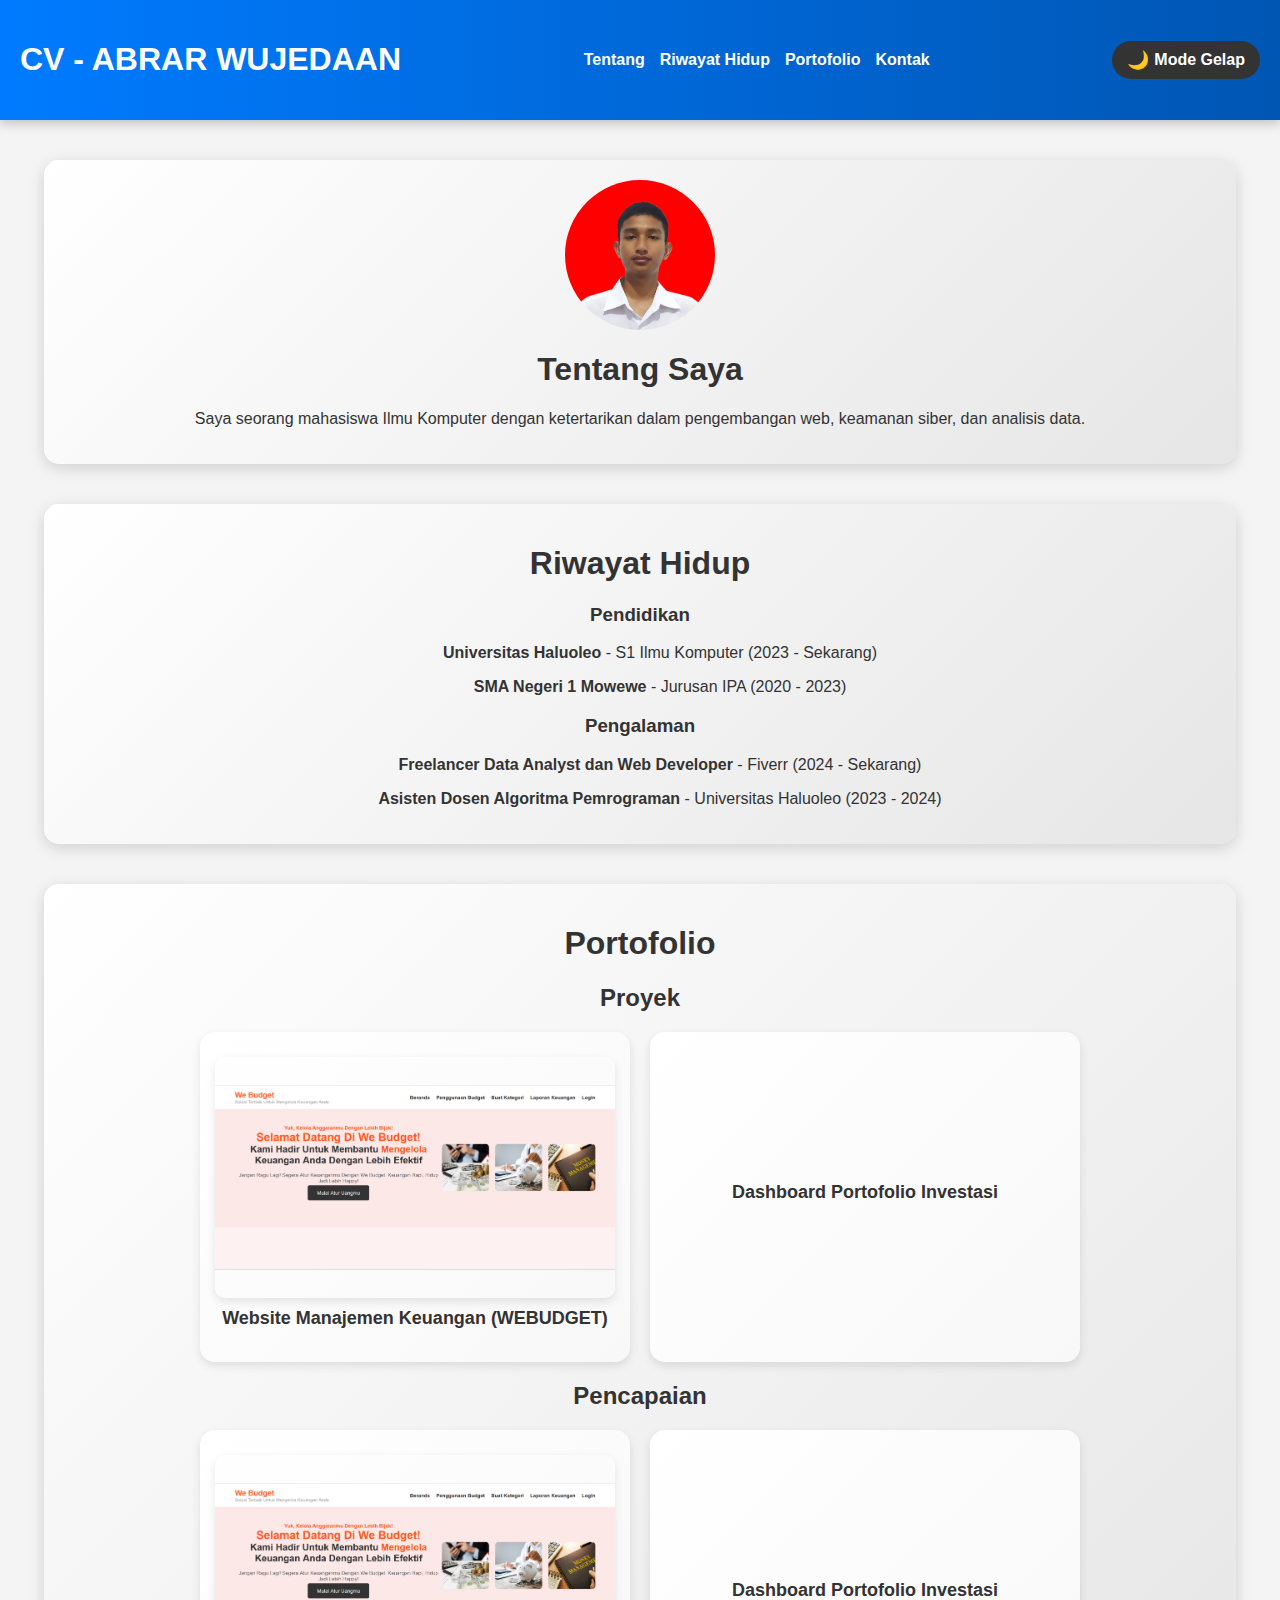
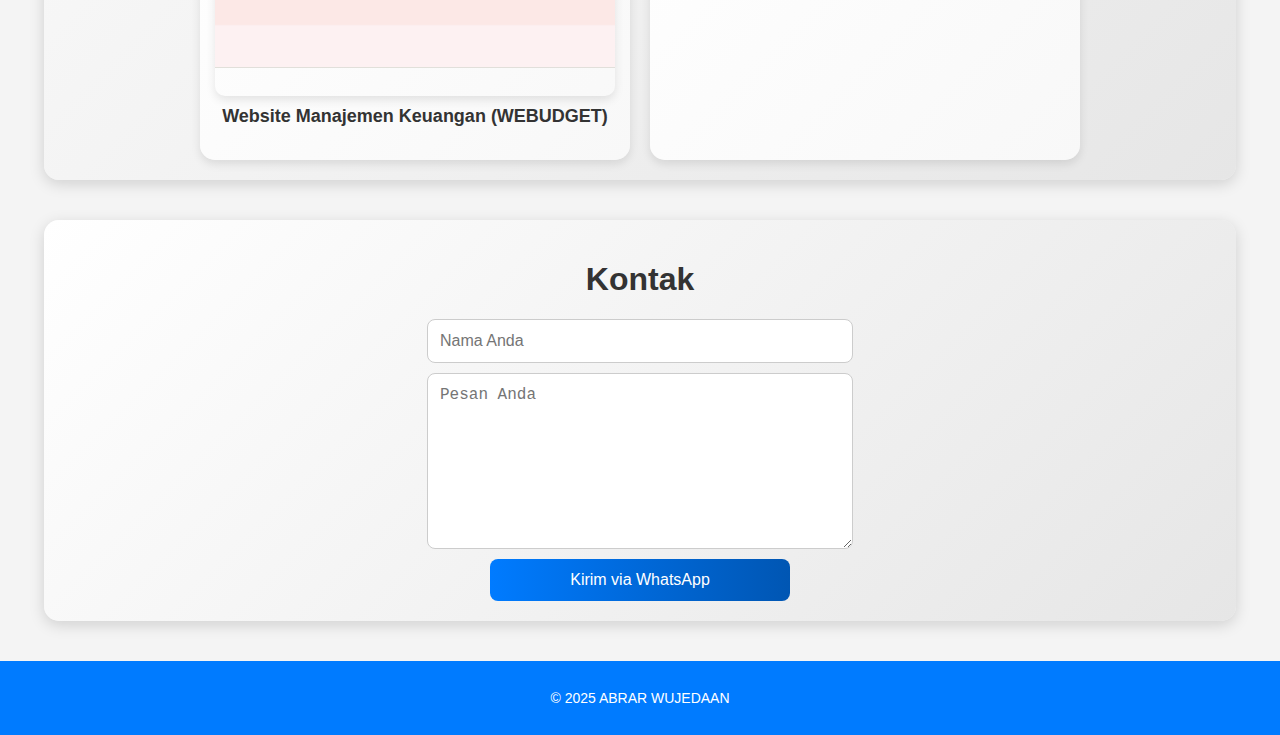
==== index.html @ 0b7af509 "update" ====
<!DOCTYPE html>
<html lang="id">

<head>
    <meta charset="UTF-8">
    <meta name="viewport" content="width=device-width, initial-scale=1.0">
    <title>CV - ABRAR WUJEDAAN</title>
    <link rel="stylesheet" href="./Style/CV.css">
</head>

<body>
    <header>
        <h1>CV - ABRAR WUJEDAAN</h1>
        <nav>
            <ul>
                <li><a href="#about">Tentang</a></li>
                <li><a href="#resume">Riwayat Hidup</a></li>
                <li><a href="#portfolio">Portofolio</a></li>
                <li><a href="#contact">Kontak</a></li>
            </ul>
        </nav>
        <button id="themeToggle">Mode Gelap</button>
    </header>

    <section id="about">
        <img src="./img/IMG_20231002_212652-fotor-bg-remover-2023100221301(1).png" alt="Foto Profil"
            class="profile-photo">
        <h1>Tentang Saya</h1>
        <p>Saya seorang mahasiswa Ilmu Komputer dengan ketertarikan dalam pengembangan web, keamanan siber, dan analisis
            data.</p>
    </section>

    <section id="resume">
        <h1>Riwayat Hidup</h1>
        <h3>Pendidikan</h3>
        <ul>
            <p> <strong>Universitas Haluoleo</strong> - S1 Ilmu Komputer (2023 - Sekarang)</p>
            <p><strong>SMA Negeri 1 Mowewe</strong> - Jurusan IPA (2020 - 2023)</p>
        </ul>
        <h3>Pengalaman</h3>
        <ul>
            <p><strong>Freelancer Data Analyst dan Web Developer</strong> - Fiverr (2024 - Sekarang)</p>
            <p><strong>Asisten Dosen Algoritma Pemrograman</strong> - Universitas Haluoleo (2023 - 2024)</p>
        </ul>
    </section>

    <section id="portfolio">
        <h1>Portofolio</h1>
        <h2>Proyek</h2>
        <div class="projects">
            <div class="project-card">
                <img class = "project-img" src="./img/Screenshot 2024-10-13 123849.png">
                <p class="project-title">Website Manajemen Keuangan (WEBUDGET)</p>
            </div>
            <div class="project-card">
                <p class="project-title">Dashboard Portofolio Investasi</p>
            </div>
        </div>
        <h2>Pencapaian</h2>
        <div class="projects">
            <div class="project-card">
                <img class = "project-img" src="./img/Screenshot 2024-10-13 123849.png">
                <p class="project-title">Website Manajemen Keuangan (WEBUDGET)</p>
            </div>
            <div class="project-card">
                <p class="project-title">Dashboard Portofolio Investasi</p>
            </div>
        </div>
    </section>

    <section id="contact">
        <h1>Kontak</h1>
        <form id="contactForm">
            <input type="text" id="name" placeholder="Nama Anda" required>
            <textarea id="message" placeholder="Pesan Anda" required></textarea>
            <button type="submit">Kirim via WhatsApp</button>
        </form>
    </section>

    <div id="notif" class="notif">Notifikasi</div>

    <footer>
        <p>&copy; 2025 ABRAR WUJEDAAN</p>
    </footer>

    <script src="./Script/CV.js"></script>
</body>

</html>
---- Style/CV.css ----
body {
    font-family: Arial, sans-serif;
    margin: 0;
    padding: 0;
    background-color: #f4f4f4;
    color: #333;
    text-align: center;
    transition: background-color 0.5s, color 0.5s;
}

header {
    background: linear-gradient(90deg, #007bff, #0056b3);
    color: white;
    padding: 20px;
    display: flex;
    justify-content: space-between;
    align-items: center;
    flex-wrap: wrap;
    position: relative;
    box-shadow: 0px 4px 10px rgba(0, 0, 0, 0.2);
}

nav ul {
    list-style: none;
    padding: 0;
    display: flex;
    gap: 15px;
    flex-wrap: wrap;
}

nav ul li {
    display: inline;
}

nav ul li a {
    color: white;
    text-decoration: none;
    font-weight: bold;
    transition: color 0.3s;
}

nav ul li a:hover {
    color: #ffeb3b;
}

#themeToggle {
    background: #333;
    color: white;
    width: auto;
    border: none;
    padding: 8px 15px;
    border-radius: 20px;
    cursor: pointer;
    font-weight: bold;
    display: flex;
    align-items: center;
    gap: 5px;
    transition: background-color 0.3s, color 0.3s;
}

#themeToggle::before {
    content: '🌙';
    font-size: 18px;
}

.dark-mode {
    background-color: #222;
    color: white;
}

.dark-mode section {
    background: #333;
    color: #fff;
    box-shadow: 0px 0px 10px rgba(255, 255, 255, 0.1);
}

.dark-mode #themeToggle {
    background-color: yellow;
    color: black;
}

.dark-mode #themeToggle::before {
    content: '☀️';
}

section {
    max-width: 90%;
    margin: 40px auto;
    padding: 20px;
    background: linear-gradient(135deg, #ffffff, #e6e6e6);
    border-radius: 15px;
    box-shadow: 0px 4px 15px rgba(0, 0, 0, 0.15);
    transition: transform 0.3s ease-in-out, box-shadow 0.3s;
}

section:hover {
    transform: scale(1.03);
    box-shadow: 0px 6px 20px rgba(0, 0, 0, 0.2);
}

.projects {
    display: flex;
    justify-content: center;
    gap: 20px;
    flex-wrap: wrap;
    margin-top: 20px;
}

.project-card {
    display: flex;
    flex-direction: column;
    justify-content: center;
    align-items: center;
    width: 400px;
    height: 300px;
    background: linear-gradient(135deg, #ffffff, #f8f8f8);
    border-radius: 15px;
    padding: 15px;
    box-shadow: 0px 4px 10px rgba(0, 0, 0, 0.1);
    transition: transform 0.3s ease-in-out, box-shadow 0.3s;
    text-align: center;
}

.project-card:hover {
    transform: scale(1.05);
    box-shadow: 0px 6px 20px rgba(0, 0, 0, 0.2);
}

.project-title {
    font-size: 18px;
    font-weight: bold;
    margin-top: 10px;
}

.project-img {
    width: 100%;
    height: 250px;
    object-fit: contain;
    border-radius: 10px;
    margin-top: 10px;
    box-shadow: 0px 4px 10px rgba(0, 0, 0, 0.1);
}

.notif {
    position: fixed;
    top: 50%;
    left: 50%;
    transform: translate(-50%, -50%);
    background: rgba(0, 0, 0, 0.8);
    color: white;
    padding: 15px;
    border-radius: 5px;
    display: none;
    opacity: 0;
    transition: opacity 0.5s ease-in-out;
}

.notif.show {
    display: block;
    opacity: 1;
}

form {
    display: flex;
    flex-direction: column;
    gap: 10px;
    max-width: 400px;
    margin: auto;
    align-items: center;
}

input, textarea {
    width: 100%;
    padding: 12px;
    border: 1px solid #ccc;
    border-radius: 8px;
    font-size: 16px;
    transition: border-color 0.3s;
}

textarea {
    height: 150px;
}

input:focus, textarea:focus {
    border-color: #007bff;
    outline: none;
}

button {
    display: flex;
    justify-content: center;
    align-items: center;
    width: 100%;
    max-width: 300px;
    background: linear-gradient(90deg, #007bff, #0056b3);
    color: white;
    padding: 12px;
    border: none;
    border-radius: 8px;
    cursor: pointer;
    font-size: 16px;
    transition: background 0.3s;
}

button:hover {
    background: #0056b3;
}

.button-container {
    display: flex;
    justify-content: center;
    width: 100%;
}

.button-container button {
    max-width: 300px;
}

.profile-photo {
    width: 150px;
    height: 150px;
    border-radius: 50%;
    object-fit: cover;
    display: block;
    margin: 0 auto 15px;
    border:none;
}

.dark-mode .project-card {
    background: #444;
    color: white;
}

.dark-mode .notif {
    background: rgba(255, 255, 255, 0.8);
    color: black;
}

footer {
    background: #007bff;
    color: white;
    text-align: center;
    padding: 15px;
    margin-top: 20px;
    font-size: 14px;
}
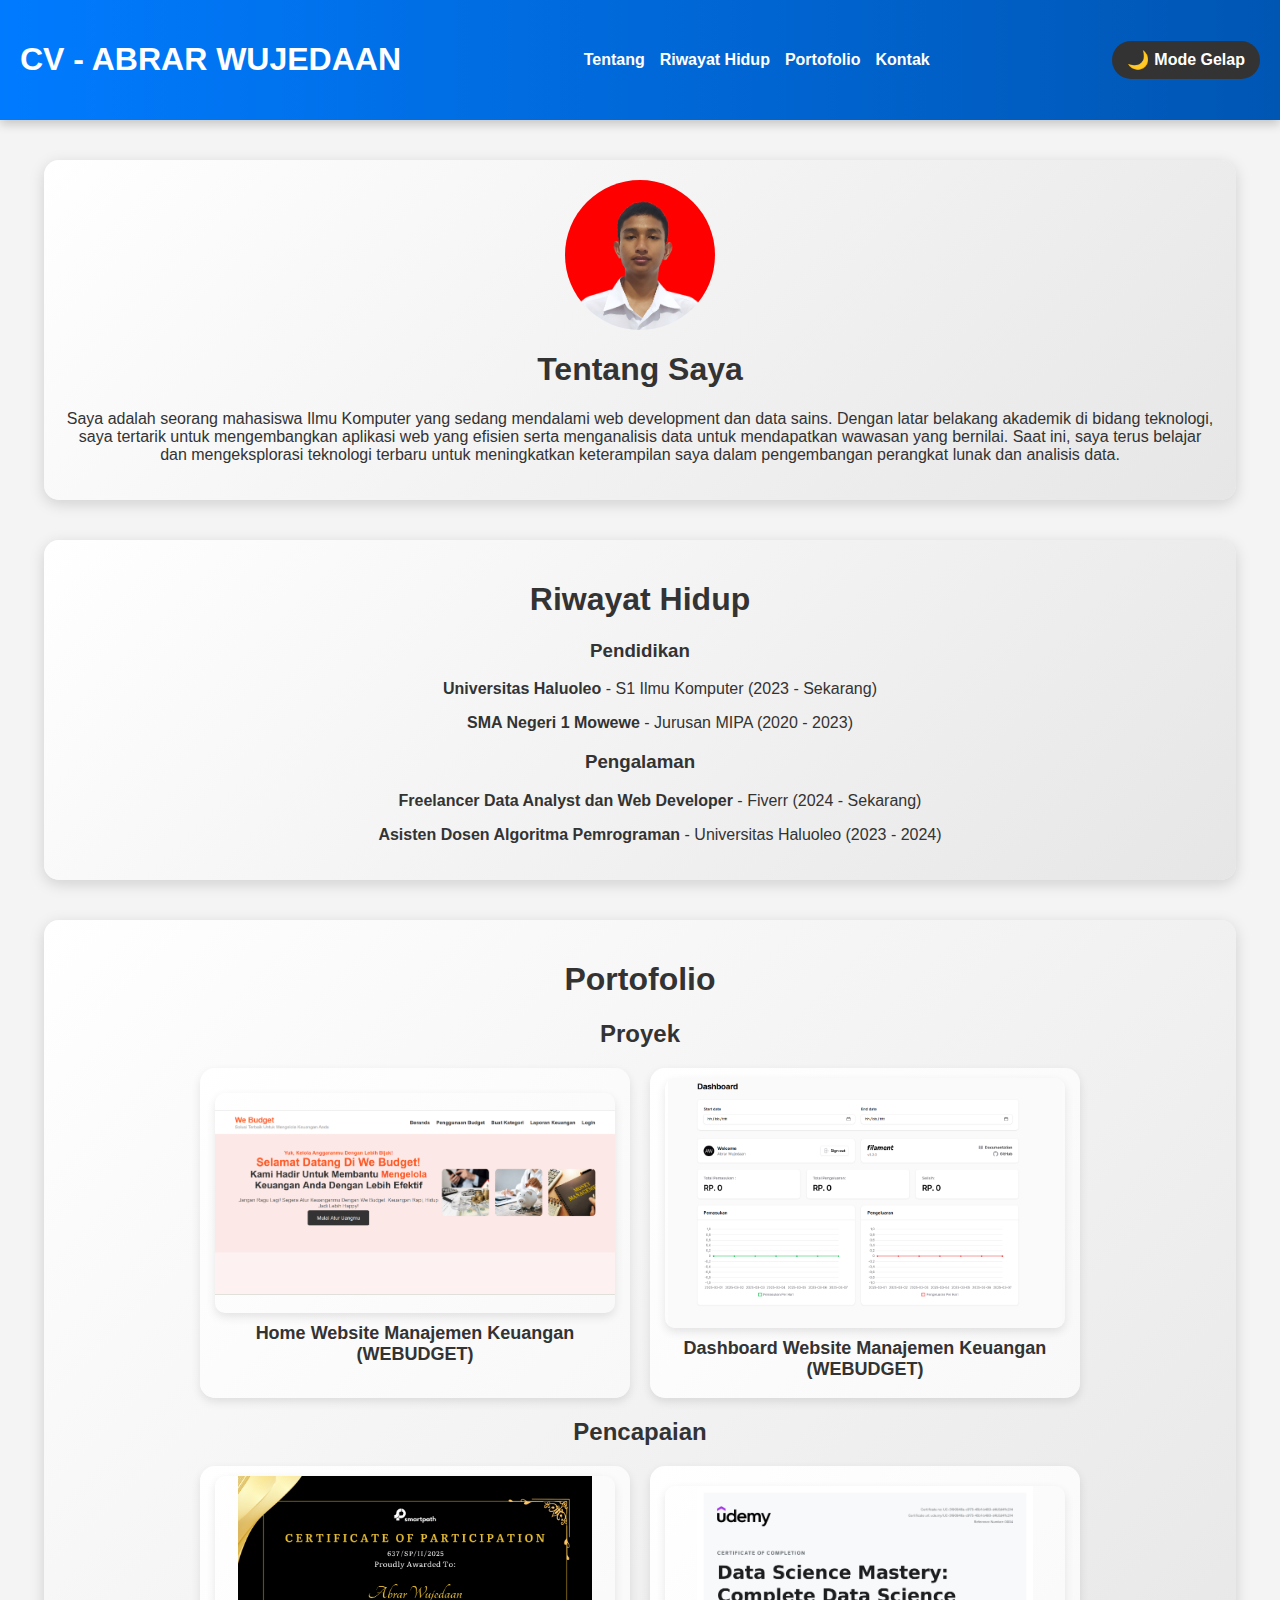
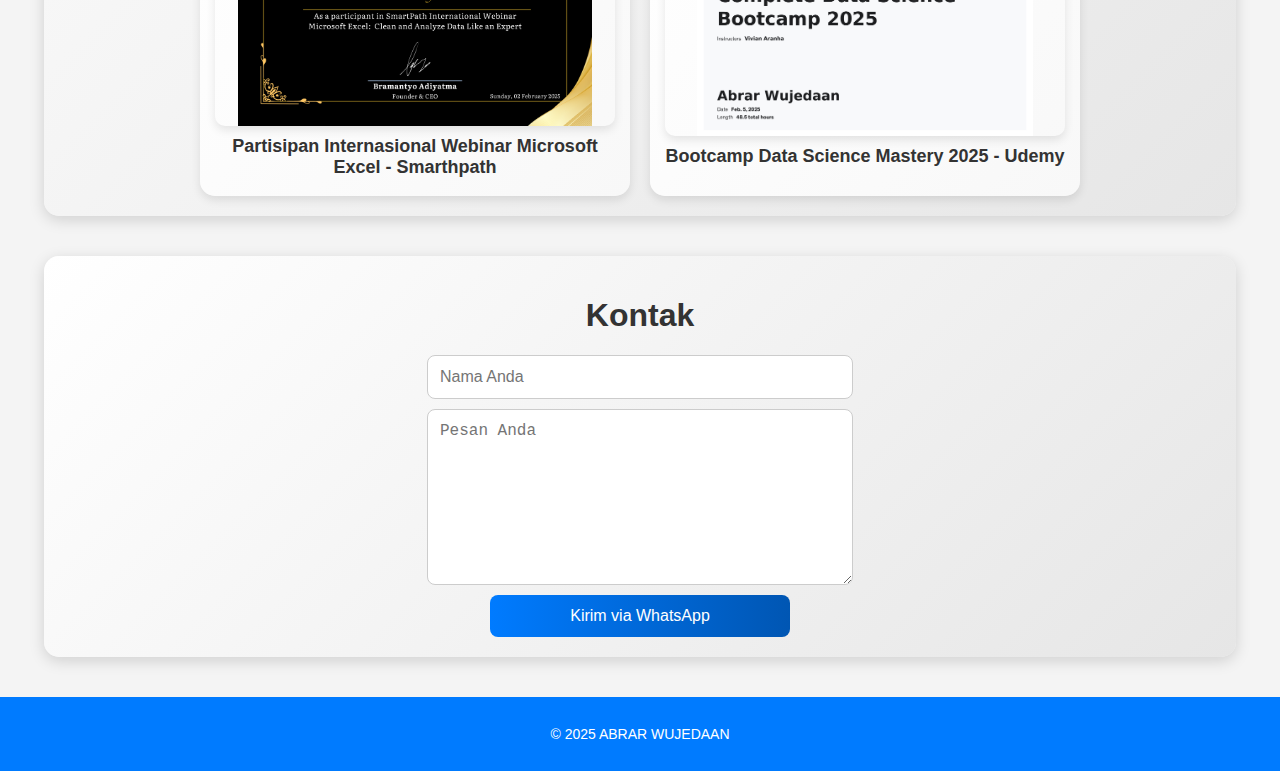
==== commit ba5d8c00: "Update Web" ====
--- a/index.html
+++ b/index.html
@@ -26,8 +26,9 @@
         <img src="./img/IMG_20231002_212652-fotor-bg-remover-2023100221301(1).png" alt="Foto Profil"
             class="profile-photo">
         <h1>Tentang Saya</h1>
-        <p>Saya seorang mahasiswa Ilmu Komputer dengan ketertarikan dalam pengembangan web, keamanan siber, dan analisis
-            data.</p>
+        <p>Saya adalah seorang mahasiswa Ilmu Komputer yang sedang mendalami web development dan data sains. Dengan latar belakang akademik di bidang teknologi, 
+            saya tertarik untuk mengembangkan aplikasi web yang efisien serta menganalisis data untuk mendapatkan wawasan yang bernilai. 
+            Saat ini, saya terus belajar dan mengeksplorasi teknologi terbaru untuk meningkatkan keterampilan saya dalam pengembangan perangkat lunak dan analisis data.</p>
     </section>
 
     <section id="resume">
@@ -35,7 +36,7 @@
         <h3>Pendidikan</h3>
         <ul>
             <p> <strong>Universitas Haluoleo</strong> - S1 Ilmu Komputer (2023 - Sekarang)</p>
-            <p><strong>SMA Negeri 1 Mowewe</strong> - Jurusan IPA (2020 - 2023)</p>
+            <p><strong>SMA Negeri 1 Mowewe</strong> - Jurusan MIPA (2020 - 2023)</p>
         </ul>
         <h3>Pengalaman</h3>
         <ul>
@@ -50,20 +51,22 @@
         <div class="projects">
             <div class="project-card">
                 <img class = "project-img" src="./img/Screenshot 2024-10-13 123849.png">
-                <p class="project-title">Website Manajemen Keuangan (WEBUDGET)</p>
+                <p class="project-title">Home Website Manajemen Keuangan (WEBUDGET)</p>
             </div>
             <div class="project-card">
-                <p class="project-title">Dashboard Portofolio Investasi</p>
+                <img class = "project-img" src="./img/image.png">
+                <p class="project-title">Dashboard Website Manajemen Keuangan (WEBUDGET)</p>
             </div>
         </div>
         <h2>Pencapaian</h2>
         <div class="projects">
             <div class="project-card">
-                <img class = "project-img" src="./img/Screenshot 2024-10-13 123849.png">
-                <p class="project-title">Website Manajemen Keuangan (WEBUDGET)</p>
+                <img class = "project-img" src="./img/Abrar Wujedaan.png">
+                <p class="project-title">Partisipan Internasional Webinar Microsoft Excel - Smarthpath</p>
             </div>
             <div class="project-card">
-                <p class="project-title">Dashboard Portofolio Investasi</p>
+                <img class = "project-img" src="./img/Sertifikat data sains_001.png">
+                <p class="project-title">Bootcamp Data Science Mastery 2025 - Udemy</p>
             </div>
         </div>
     </section>
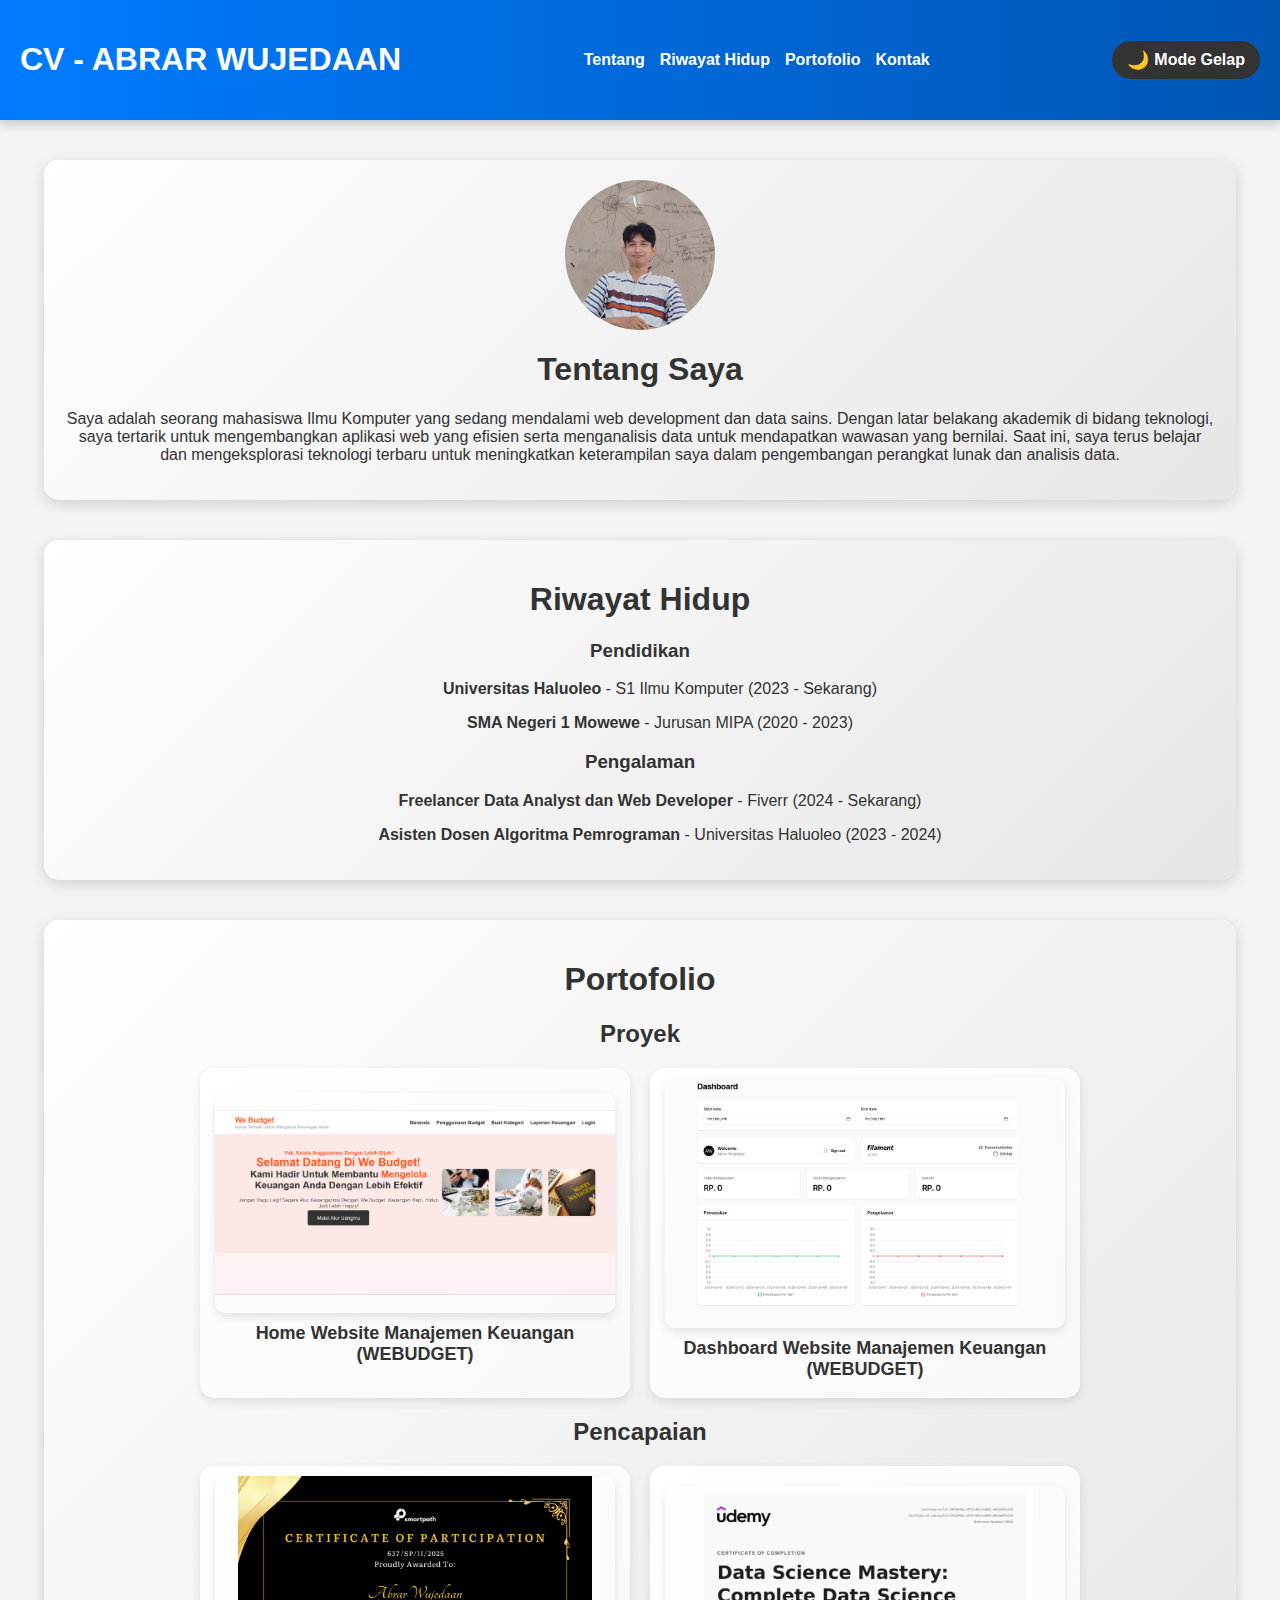
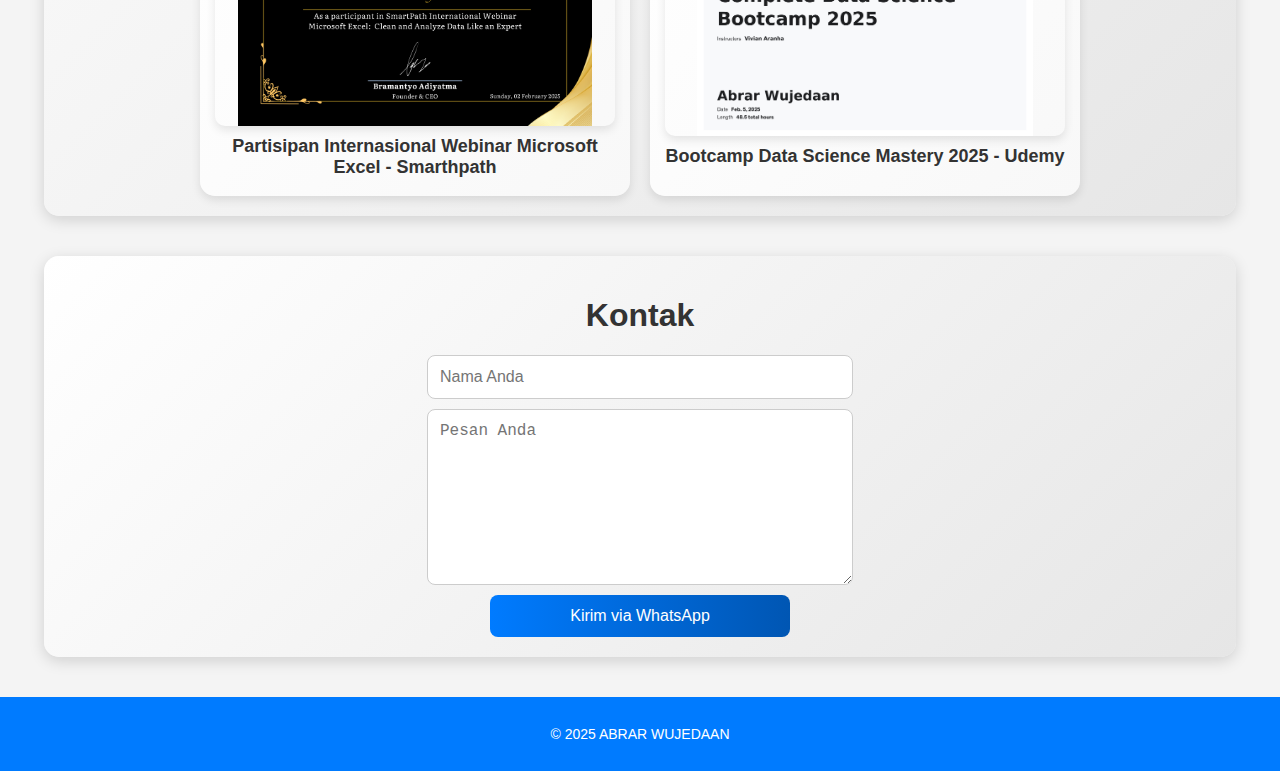
==== commit 8e1b37be: "update foto profile" ====
--- a/index.html
+++ b/index.html
@@ -23,7 +23,7 @@
     </header>
 
     <section id="about">
-        <img src="./img/IMG_20231002_212652-fotor-bg-remover-2023100221301(1).png" alt="Foto Profil"
+        <img src="./img/profile.jpg" alt="Foto Profil"
             class="profile-photo">
         <h1>Tentang Saya</h1>
         <p>Saya adalah seorang mahasiswa Ilmu Komputer yang sedang mendalami web development dan data sains. Dengan latar belakang akademik di bidang teknologi, 
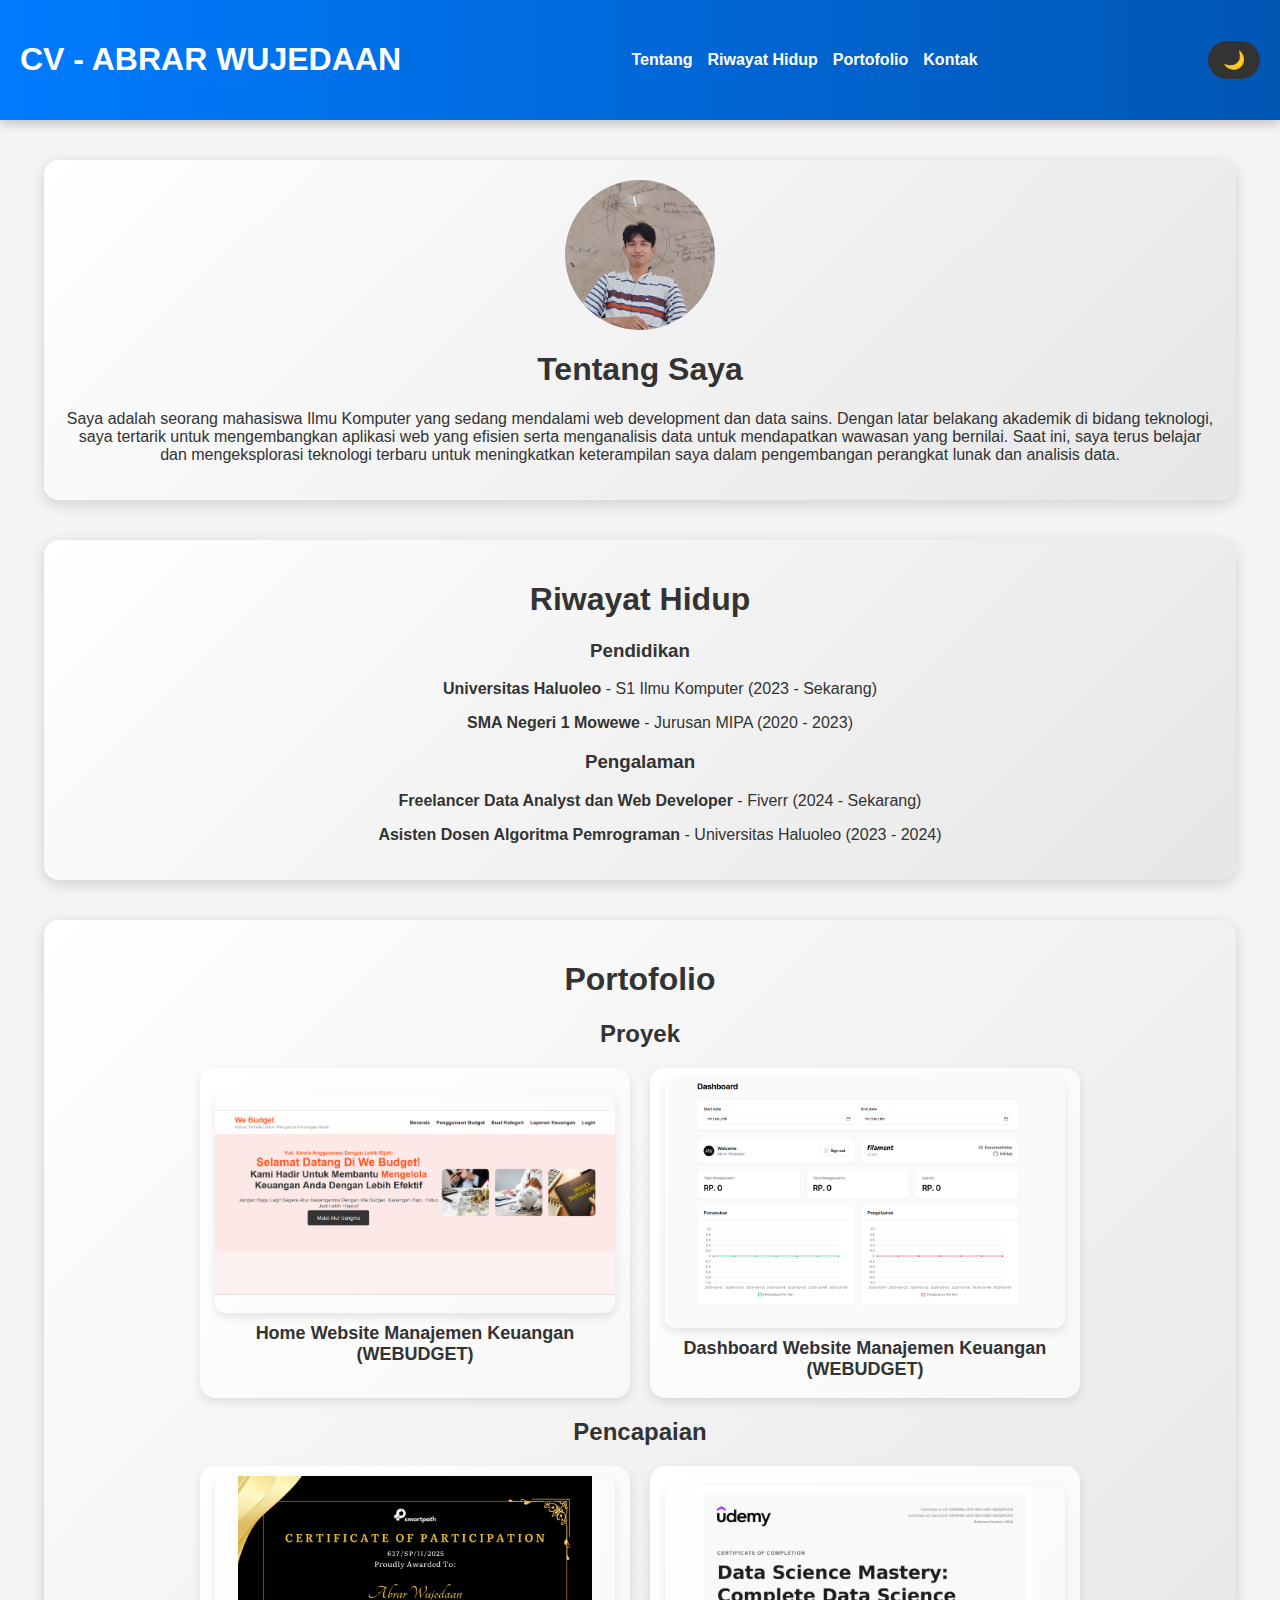
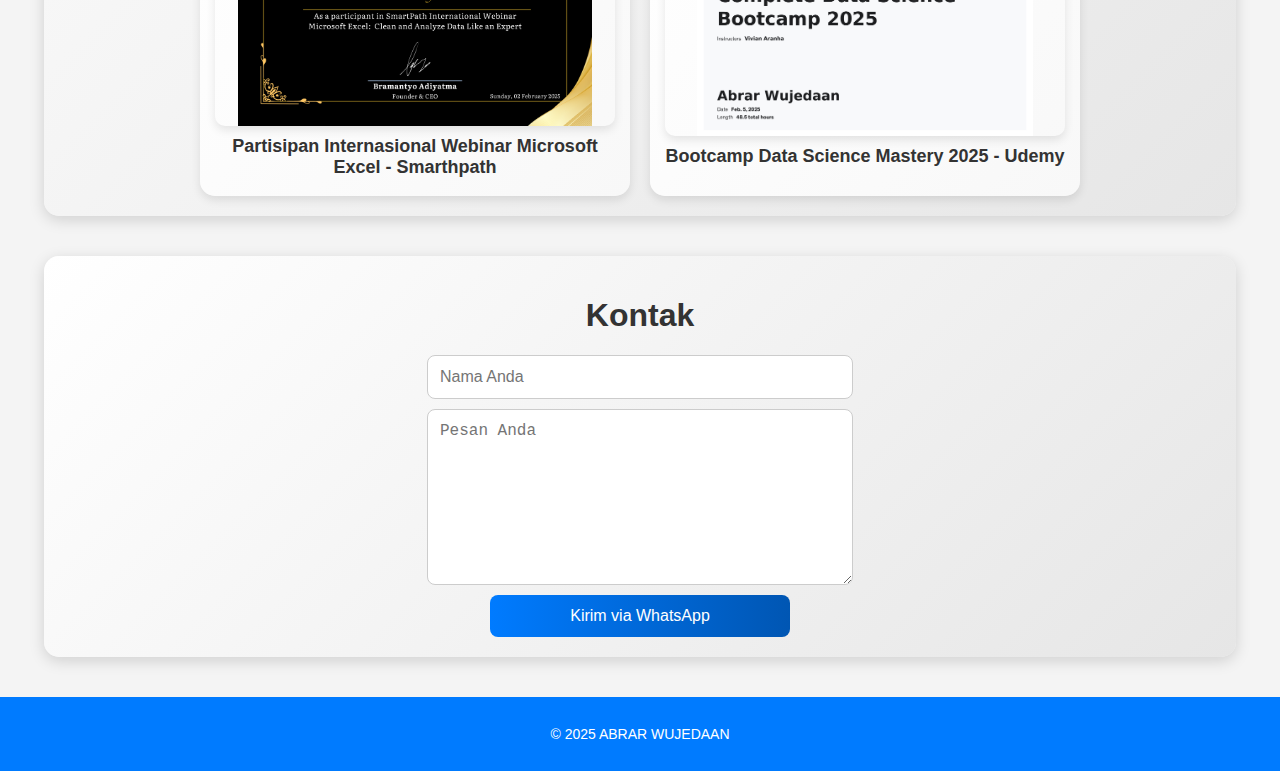
==== commit 8034a99e: "perbaikan tampilan" ====
--- a/index.html
+++ b/index.html
@@ -19,7 +19,7 @@
                 <li><a href="#contact">Kontak</a></li>
             </ul>
         </nav>
-        <button id="themeToggle">Mode Gelap</button>
+        <button id="themeToggle"></button>
     </header>
 
     <section id="about">
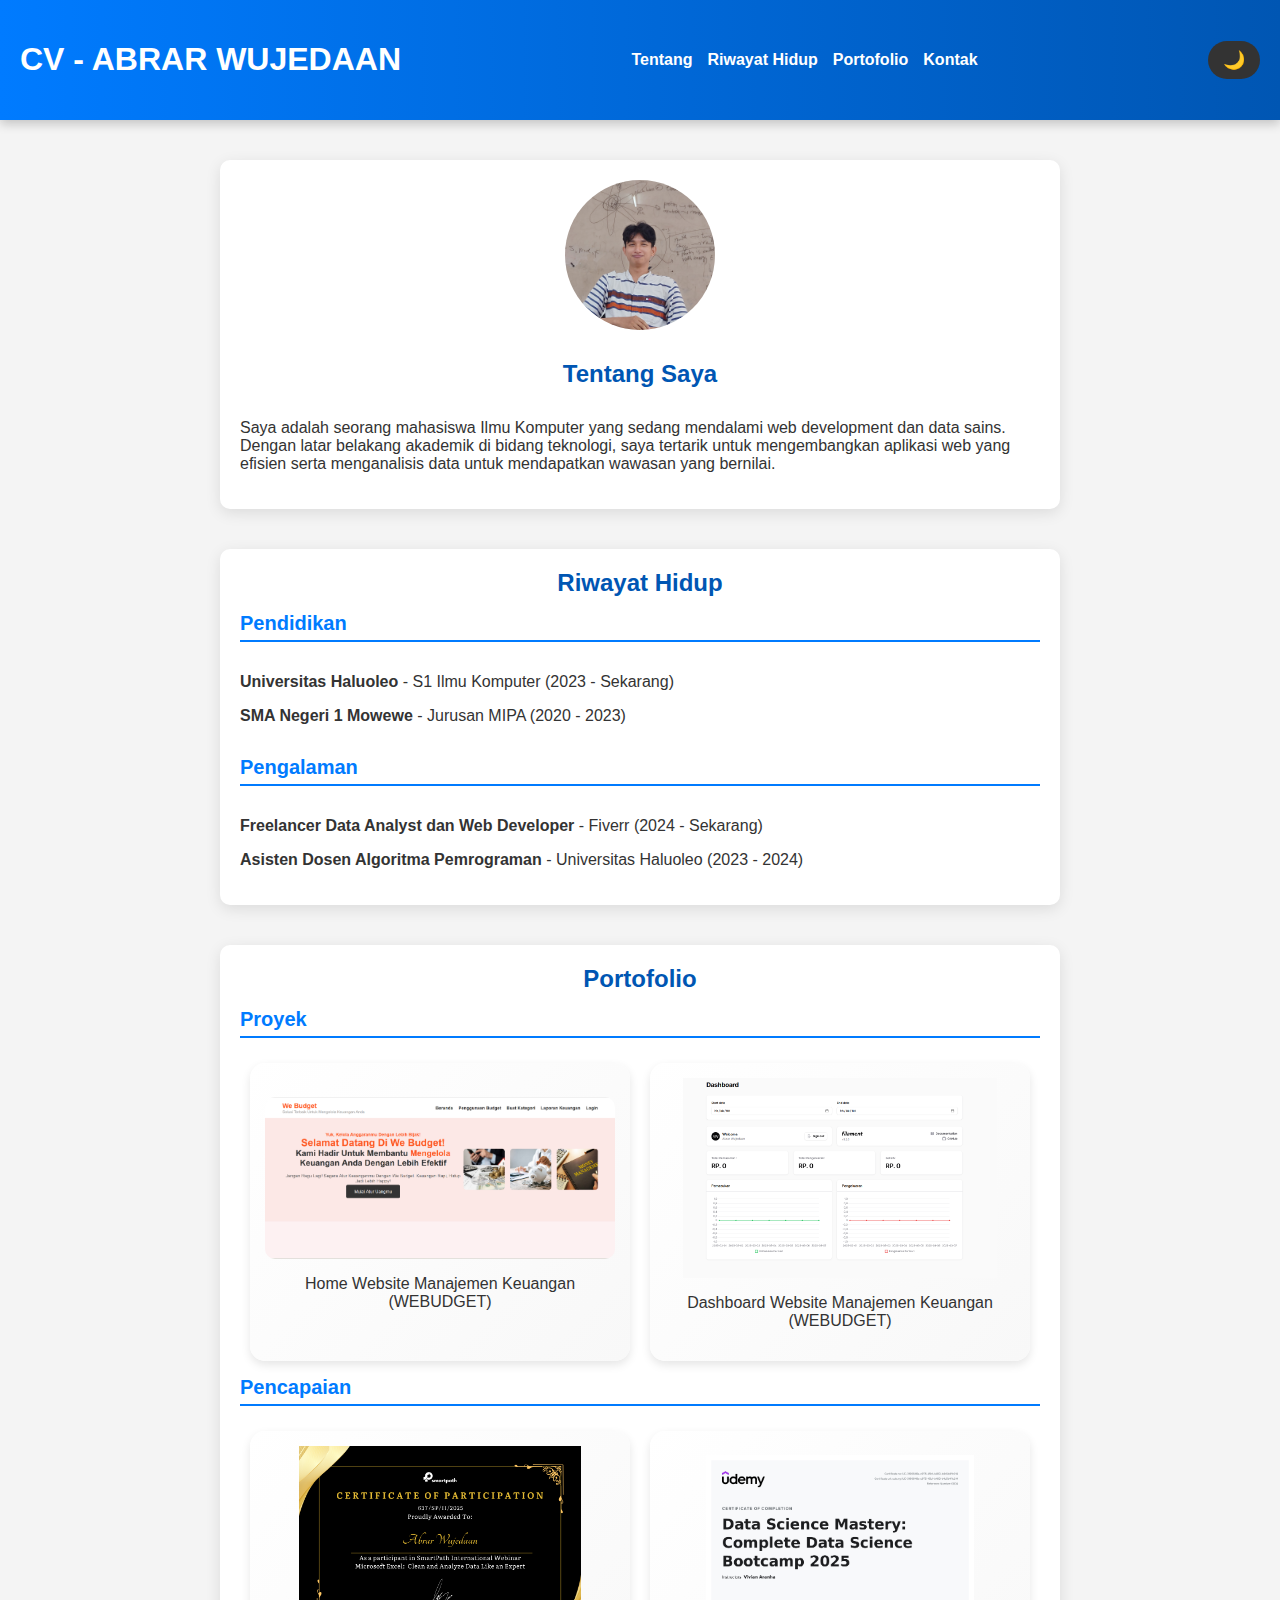
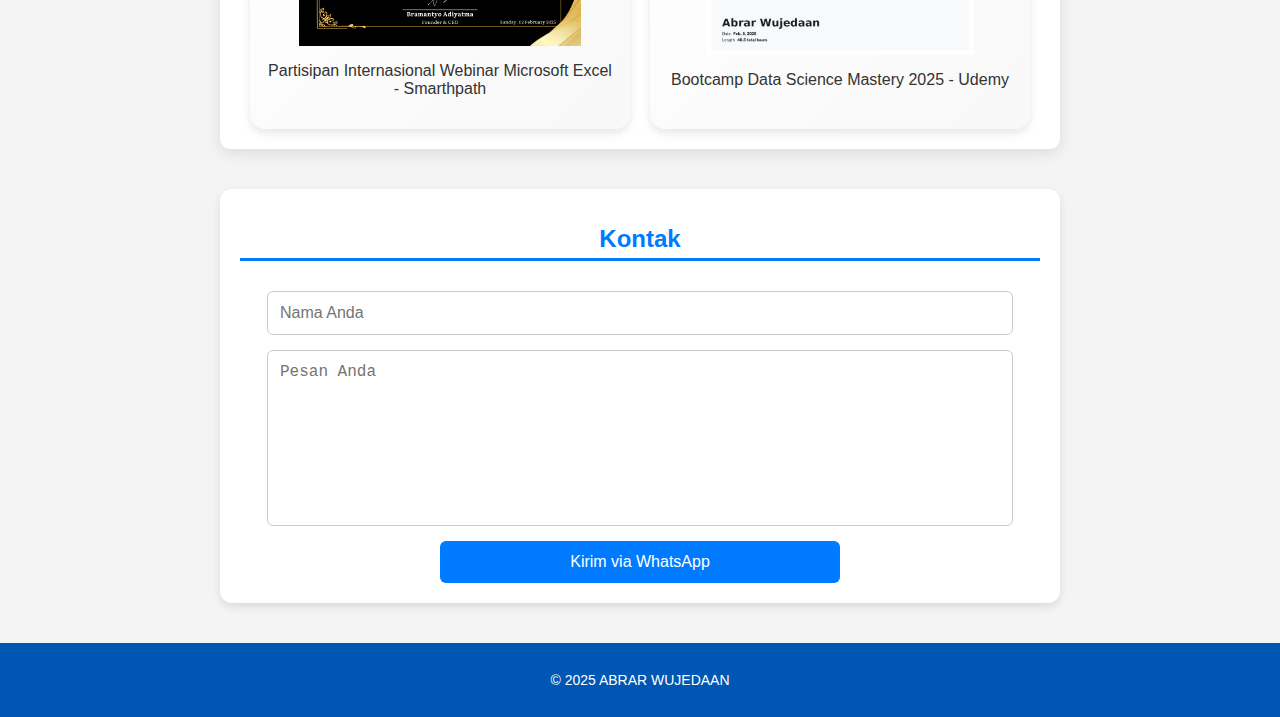
==== commit 997c1479: "ganti style" ====
--- a/index.html
+++ b/index.html
@@ -22,65 +22,68 @@
         <button id="themeToggle"></button>
     </header>
 
-    <section id="about">
-        <img src="./img/profile.jpg" alt="Foto Profil"
-            class="profile-photo">
-        <h1>Tentang Saya</h1>
-        <p>Saya adalah seorang mahasiswa Ilmu Komputer yang sedang mendalami web development dan data sains. Dengan latar belakang akademik di bidang teknologi, 
-            saya tertarik untuk mengembangkan aplikasi web yang efisien serta menganalisis data untuk mendapatkan wawasan yang bernilai. 
-            Saat ini, saya terus belajar dan mengeksplorasi teknologi terbaru untuk meningkatkan keterampilan saya dalam pengembangan perangkat lunak dan analisis data.</p>
-    </section>
+    <div class="cv-container" id="cv-content">
+        <section id="about">
+            <img src="./img/profile.jpg" alt="Foto Profil" class="profile-photo">
+            <div class="cv-header">Tentang Saya</div>
+            <div class="cv-content">
+                <p>Saya adalah seorang mahasiswa Ilmu Komputer yang sedang mendalami web development dan data sains. Dengan latar belakang akademik di bidang teknologi, saya tertarik untuk mengembangkan aplikasi web yang efisien serta menganalisis data untuk mendapatkan wawasan yang bernilai.</p>
+            </div>
+        </section>
 
-    <section id="resume">
-        <h1>Riwayat Hidup</h1>
-        <h3>Pendidikan</h3>
-        <ul>
-            <p> <strong>Universitas Haluoleo</strong> - S1 Ilmu Komputer (2023 - Sekarang)</p>
-            <p><strong>SMA Negeri 1 Mowewe</strong> - Jurusan MIPA (2020 - 2023)</p>
-        </ul>
-        <h3>Pengalaman</h3>
-        <ul>
-            <p><strong>Freelancer Data Analyst dan Web Developer</strong> - Fiverr (2024 - Sekarang)</p>
-            <p><strong>Asisten Dosen Algoritma Pemrograman</strong> - Universitas Haluoleo (2023 - 2024)</p>
-        </ul>
-    </section>
+        <section id="resume">
+            <div class="cv-header">Riwayat Hidup</div>
+            <div class="cv-section">
+                <div class="cv-title">Pendidikan</div>
+                <div class="cv-content">
+                    <p><strong>Universitas Haluoleo</strong> - S1 Ilmu Komputer (2023 - Sekarang)</p>
+                    <p><strong>SMA Negeri 1 Mowewe</strong> - Jurusan MIPA (2020 - 2023)</p>
+                </div>
+            </div>
+            <div class="cv-section">
+                <div class="cv-title">Pengalaman</div>
+                <div class="cv-content">
+                    <p><strong>Freelancer Data Analyst dan Web Developer</strong> - Fiverr (2024 - Sekarang)</p>
+                    <p><strong>Asisten Dosen Algoritma Pemrograman</strong> - Universitas Haluoleo (2023 - 2024)</p>
+                </div>
+            </div>
+        </section>
 
-    <section id="portfolio">
-        <h1>Portofolio</h1>
-        <h2>Proyek</h2>
-        <div class="projects">
-            <div class="project-card">
-                <img class = "project-img" src="./img/Screenshot 2024-10-13 123849.png">
-                <p class="project-title">Home Website Manajemen Keuangan (WEBUDGET)</p>
+        <section id="portfolio">
+            <div class="cv-header">Portofolio</div>
+            <div class="cv-title">Proyek</div>
+            <div class="projects">
+                <div class="project-card">
+                    <img class="project-img" src="./img/Screenshot 2024-10-13 123849.png">
+                    <p class="project-title">Home Website Manajemen Keuangan (WEBUDGET)</p>
+                </div>
+                <div class="project-card">
+                    <img class="project-img" src="./img/image.png">
+                    <p class="project-title">Dashboard Website Manajemen Keuangan (WEBUDGET)</p>
+                </div>
             </div>
-            <div class="project-card">
-                <img class = "project-img" src="./img/image.png">
-                <p class="project-title">Dashboard Website Manajemen Keuangan (WEBUDGET)</p>
+            <div class="cv-title">Pencapaian</div>
+            <div class="projects">
+                <div class="project-card">
+                    <img class="project-img" src="./img/Abrar Wujedaan.png">
+                    <p class="project-title">Partisipan Internasional Webinar Microsoft Excel - Smarthpath</p>
+                </div>
+                <div class="project-card">
+                    <img class="project-img" src="./img/Sertifikat data sains_001.png">
+                    <p class="project-title">Bootcamp Data Science Mastery 2025 - Udemy</p>
+                </div>
             </div>
-        </div>
-        <h2>Pencapaian</h2>
-        <div class="projects">
-            <div class="project-card">
-                <img class = "project-img" src="./img/Abrar Wujedaan.png">
-                <p class="project-title">Partisipan Internasional Webinar Microsoft Excel - Smarthpath</p>
-            </div>
-            <div class="project-card">
-                <img class = "project-img" src="./img/Sertifikat data sains_001.png">
-                <p class="project-title">Bootcamp Data Science Mastery 2025 - Udemy</p>
-            </div>
-        </div>
-    </section>
+        </section>
 
-    <section id="contact">
-        <h1>Kontak</h1>
-        <form id="contactForm">
-            <input type="text" id="name" placeholder="Nama Anda" required>
-            <textarea id="message" placeholder="Pesan Anda" required></textarea>
-            <button type="submit">Kirim via WhatsApp</button>
-        </form>
-    </section>
-
-    <div id="notif" class="notif">Notifikasi</div>
+        <section id="contact">
+            <h1>Kontak</h1>
+            <form id="contactForm">
+                <input type="text" id="name" placeholder="Nama Anda" required>
+                <textarea id="message" placeholder="Pesan Anda" required></textarea>
+                <button type="submit">Kirim via WhatsApp</button>
+            </form>
+        </section>
+    </div>
 
     <footer>
         <p>&copy; 2025 ABRAR WUJEDAAN</p>
--- a/Style/CV.css
+++ b/Style/CV.css
@@ -83,138 +83,25 @@
     content: '☀️';
 }
 
+.dark-mode .cv-header, .dark-mode .cv-title {
+    color: #1e90ff;
+}
+
+.dark-mode .cv-content, .dark-mode nav ul li a {
+    color: #ddd;
+}
+
 section {
-    max-width: 90%;
+    max-width: 800px;
     margin: 40px auto;
     padding: 20px;
-    background: linear-gradient(135deg, #ffffff, #e6e6e6);
-    border-radius: 15px;
-    box-shadow: 0px 4px 15px rgba(0, 0, 0, 0.15);
-    transition: transform 0.3s ease-in-out, box-shadow 0.3s;
-}
-
-section:hover {
-    transform: scale(1.03);
-    box-shadow: 0px 6px 20px rgba(0, 0, 0, 0.2);
-}
-
-.projects {
-    display: flex;
-    justify-content: center;
-    gap: 20px;
-    flex-wrap: wrap;
-    margin-top: 20px;
-}
-
-.project-card {
-    display: flex;
-    flex-direction: column;
-    justify-content: center;
-    align-items: center;
-    width: 400px;
-    height: 300px;
-    background: linear-gradient(135deg, #ffffff, #f8f8f8);
-    border-radius: 15px;
-    padding: 15px;
-    box-shadow: 0px 4px 10px rgba(0, 0, 0, 0.1);
-    transition: transform 0.3s ease-in-out, box-shadow 0.3s;
-    text-align: center;
-}
-
-.project-card:hover {
-    transform: scale(1.05);
-    box-shadow: 0px 6px 20px rgba(0, 0, 0, 0.2);
-}
-
-.project-title {
-    font-size: 18px;
-    font-weight: bold;
-    margin-top: 10px;
-}
-
-.project-img {
-    width: 100%;
-    height: 250px;
-    object-fit: contain;
+    background: white;
     border-radius: 10px;
-    margin-top: 10px;
-    box-shadow: 0px 4px 10px rgba(0, 0, 0, 0.1);
-}
-
-.notif {
-    position: fixed;
-    top: 50%;
-    left: 50%;
-    transform: translate(-50%, -50%);
-    background: rgba(0, 0, 0, 0.8);
-    color: white;
-    padding: 15px;
-    border-radius: 5px;
-    display: none;
-    opacity: 0;
-    transition: opacity 0.5s ease-in-out;
-}
-
-.notif.show {
-    display: block;
-    opacity: 1;
-}
-
-form {
-    display: flex;
-    flex-direction: column;
-    gap: 10px;
-    max-width: 400px;
-    margin: auto;
-    align-items: center;
-}
-
-input, textarea {
-    width: 100%;
-    padding: 12px;
-    border: 1px solid #ccc;
-    border-radius: 8px;
-    font-size: 16px;
-    transition: border-color 0.3s;
-}
-
-textarea {
-    height: 150px;
-}
-
-input:focus, textarea:focus {
-    border-color: #007bff;
-    outline: none;
-}
-
-button {
-    display: flex;
-    justify-content: center;
-    align-items: center;
-    width: 100%;
-    max-width: 300px;
-    background: linear-gradient(90deg, #007bff, #0056b3);
-    color: white;
-    padding: 12px;
-    border: none;
-    border-radius: 8px;
-    cursor: pointer;
-    font-size: 16px;
-    transition: background 0.3s;
-}
-
-button:hover {
-    background: #0056b3;
-}
-
-.button-container {
-    display: flex;
-    justify-content: center;
-    width: 100%;
-}
-
-.button-container button {
-    max-width: 300px;
+    box-shadow: 0px 4px 15px rgba(0, 0, 0, 0.1);
+    text-align: left;
+    display: flex;
+    flex-direction: column;
+    gap: 15px;
 }
 
 .profile-photo {
@@ -224,24 +111,188 @@
     object-fit: cover;
     display: block;
     margin: 0 auto 15px;
-    border:none;
+    border: none;
+}
+
+.cv-header {
+    text-align: center;
+    font-size: 24px;
+    font-weight: bold;
+    color: #0056b3;
+}
+
+.cv-section {
+    display: flex;
+    flex-direction: column;
+    gap: 5px;
+}
+
+.cv-title {
+    font-size: 20px;
+    font-weight: bold;
+    color: #007bff;
+    border-bottom: 2px solid #007bff;
+    padding-bottom: 5px;
+    margin-bottom: 10px;
+}
+
+.cv-content {
+    font-size: 16px;
+    color: #333;
+}
+
+.projects {
+    display: flex;
+    flex-wrap: wrap;
+    gap: 20px;
+    justify-content: center;
+    align-items: stretch;
+}
+
+.project-card {
+    display: flex;
+    flex-direction: column;
+    justify-content: center;
+    align-items: center;
+    width: 100%;
+    max-width: 350px;
+    background: linear-gradient(135deg, #ffffff, #f8f8f8);
+    border-radius: 15px;
+    padding: 15px;
+    box-shadow: 0px 4px 10px rgba(0, 0, 0, 0.1);
+    transition: transform 0.3s ease-in-out, box-shadow 0.3s;
+    text-align: center;
+}
+
+.project-card:hover {
+    transform: scale(1.05);
+    box-shadow: 0px 6px 20px rgba(0, 0, 0, 0.2);
+}
+
+.project-img {
+    width: 100%;
+    height: auto;
+    max-height: 200px;
+    object-fit: contain;
+    border-radius: 10px;
 }
 
 .dark-mode .project-card {
     background: #444;
     color: white;
-}
-
-.dark-mode .notif {
-    background: rgba(255, 255, 255, 0.8);
-    color: black;
-}
+    box-shadow: 0px 4px 10px rgba(255, 255, 255, 0.1);
+}
+
+#contact {
+    margin: 40px auto;
+    padding: 20px;
+    background: #ffffff;
+    border-radius: 12px;
+    box-shadow: 0 4px 10px rgba(0, 0, 0, 0.1);
+    text-align: center;
+    max-width: 800px; /* Sesuaikan dengan ukuran kartu di atas */
+}
+
+#contact h1 {
+    font-size: 24px;
+    font-weight: bold;
+    color: #007BFF;
+    margin-bottom: 15px;
+    border-bottom: 3px solid #007BFF;
+    display: inline-block;
+    padding-bottom: 5px;
+}
+
+#contactForm {
+    display: flex;
+    flex-direction: column;
+    gap: 15px;
+    align-items: center;
+}
+
+#contactForm input,
+#contactForm textarea {
+    width: 90%; /* Menyesuaikan dengan lebar elemen di atas */
+    max-width: 800px;
+    padding: 12px;
+    font-size: 16px;
+    border: 1px solid #ccc;
+    border-radius: 6px;
+    transition: border-color 0.3s;
+}
+
+#contactForm input:focus,
+#contactForm textarea:focus {
+    border-color: #007BFF;
+    outline: none;
+}
+
+#contactForm textarea {
+    height: 150px;
+    resize: none;
+}
+
+#contactForm button {
+    background: #007BFF;
+    color: white;
+    border: none;
+    padding: 12px 20px;
+    font-size: 16px;
+    border-radius: 6px;
+    cursor: pointer;
+    transition: background 0.3s;
+    width: 50%; /* Lebar tombol agar sesuai dengan ukuran input */
+    max-width: 400px;
+}
+
+#contactForm button:hover {
+    background: #0056b3;
+}
+
 
 footer {
-    background: #007bff;
+    background: #0056b3;
     color: white;
     text-align: center;
     padding: 15px;
-    margin-top: 20px;
+    margin-top: 40px;
     font-size: 14px;
-}+}
+.dark-mode {
+    background-color: #000;
+    color: #fff;
+}
+
+.dark-mode section,
+.dark-mode #contact {
+    background: #2a2a2a; /* Warna abu-abu gelap tapi tidak terlalu pekat */
+    color: white;
+    box-shadow: 0px 0px 10px rgba(255, 255, 255, 0.1);
+}
+
+.dark-mode input,
+.dark-mode textarea {
+    background: #333;
+    color: white;
+    border: 1px solid #555;
+}
+
+.dark-mode button {
+    background: #007BFF;
+    color: white;
+}
+
+.dark-mode button:hover {
+    background: #0056b3;
+}
+
+.dark-mode footer {
+    background: #111;
+    color: #fff;
+}
+
+
+.dark-mode footer {
+    background: #000;
+    color: #fff;
+}
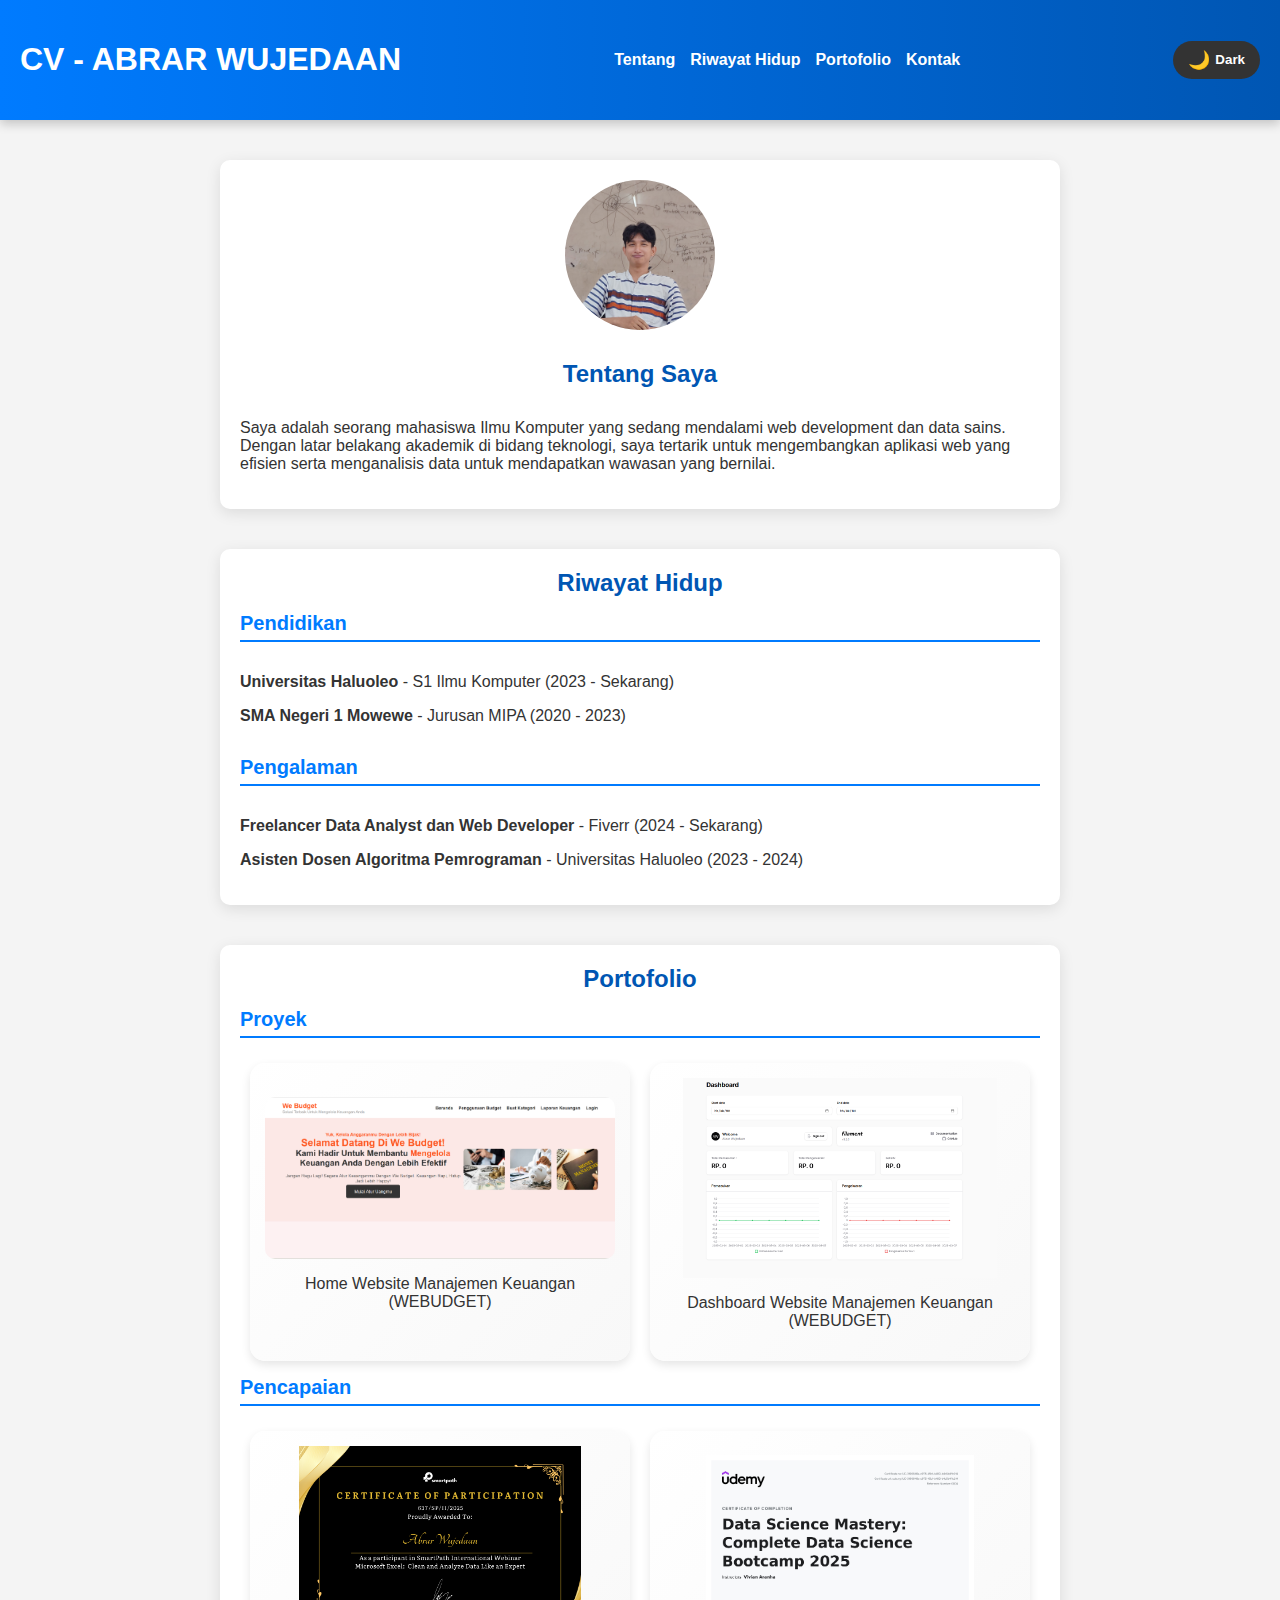
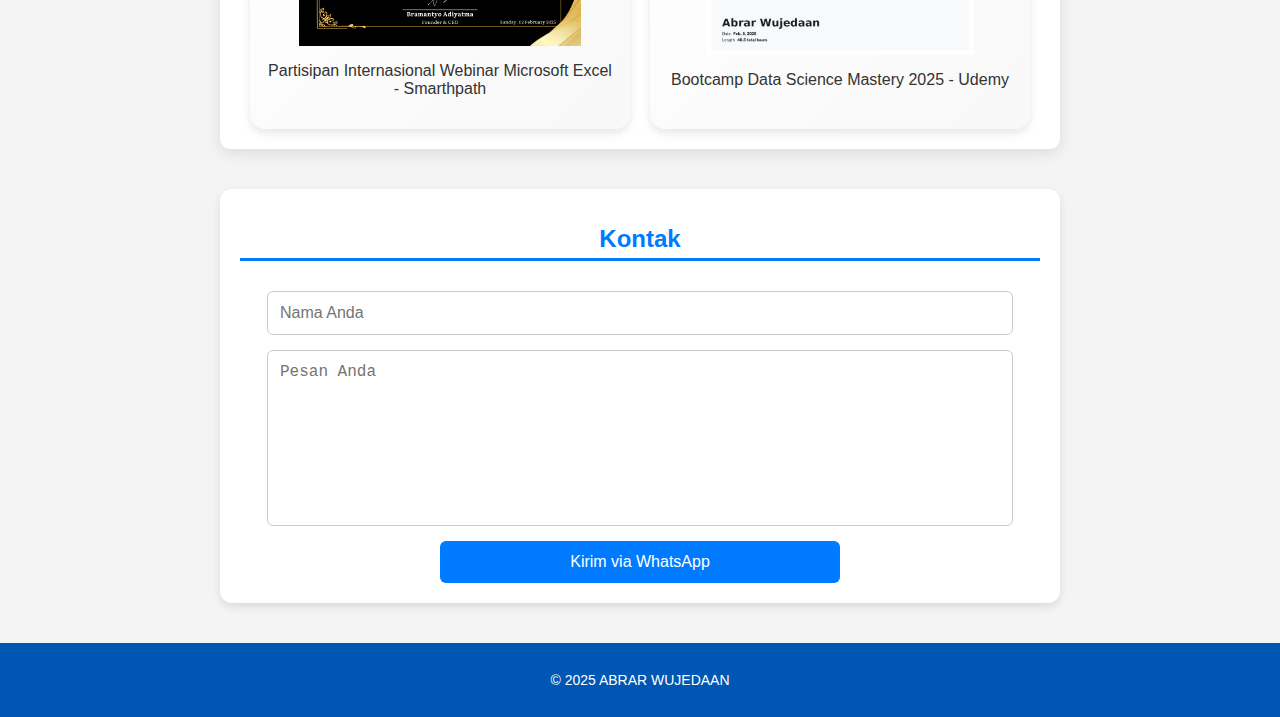
==== commit 54582a9d: "perbaiki" ====
--- a/index.html
+++ b/index.html
@@ -19,7 +19,7 @@
                 <li><a href="#contact">Kontak</a></li>
             </ul>
         </nav>
-        <button id="themeToggle"></button>
+        <button id="themeToggle">Dark</button>
     </header>
 
     <div class="cv-container" id="cv-content">
@@ -87,7 +87,7 @@
 
     <footer>
         <p>&copy; 2025 ABRAR WUJEDAAN</p>
-    </footer>
+    </footer> 
 
     <script src="./Script/CV.js"></script>
 </body>
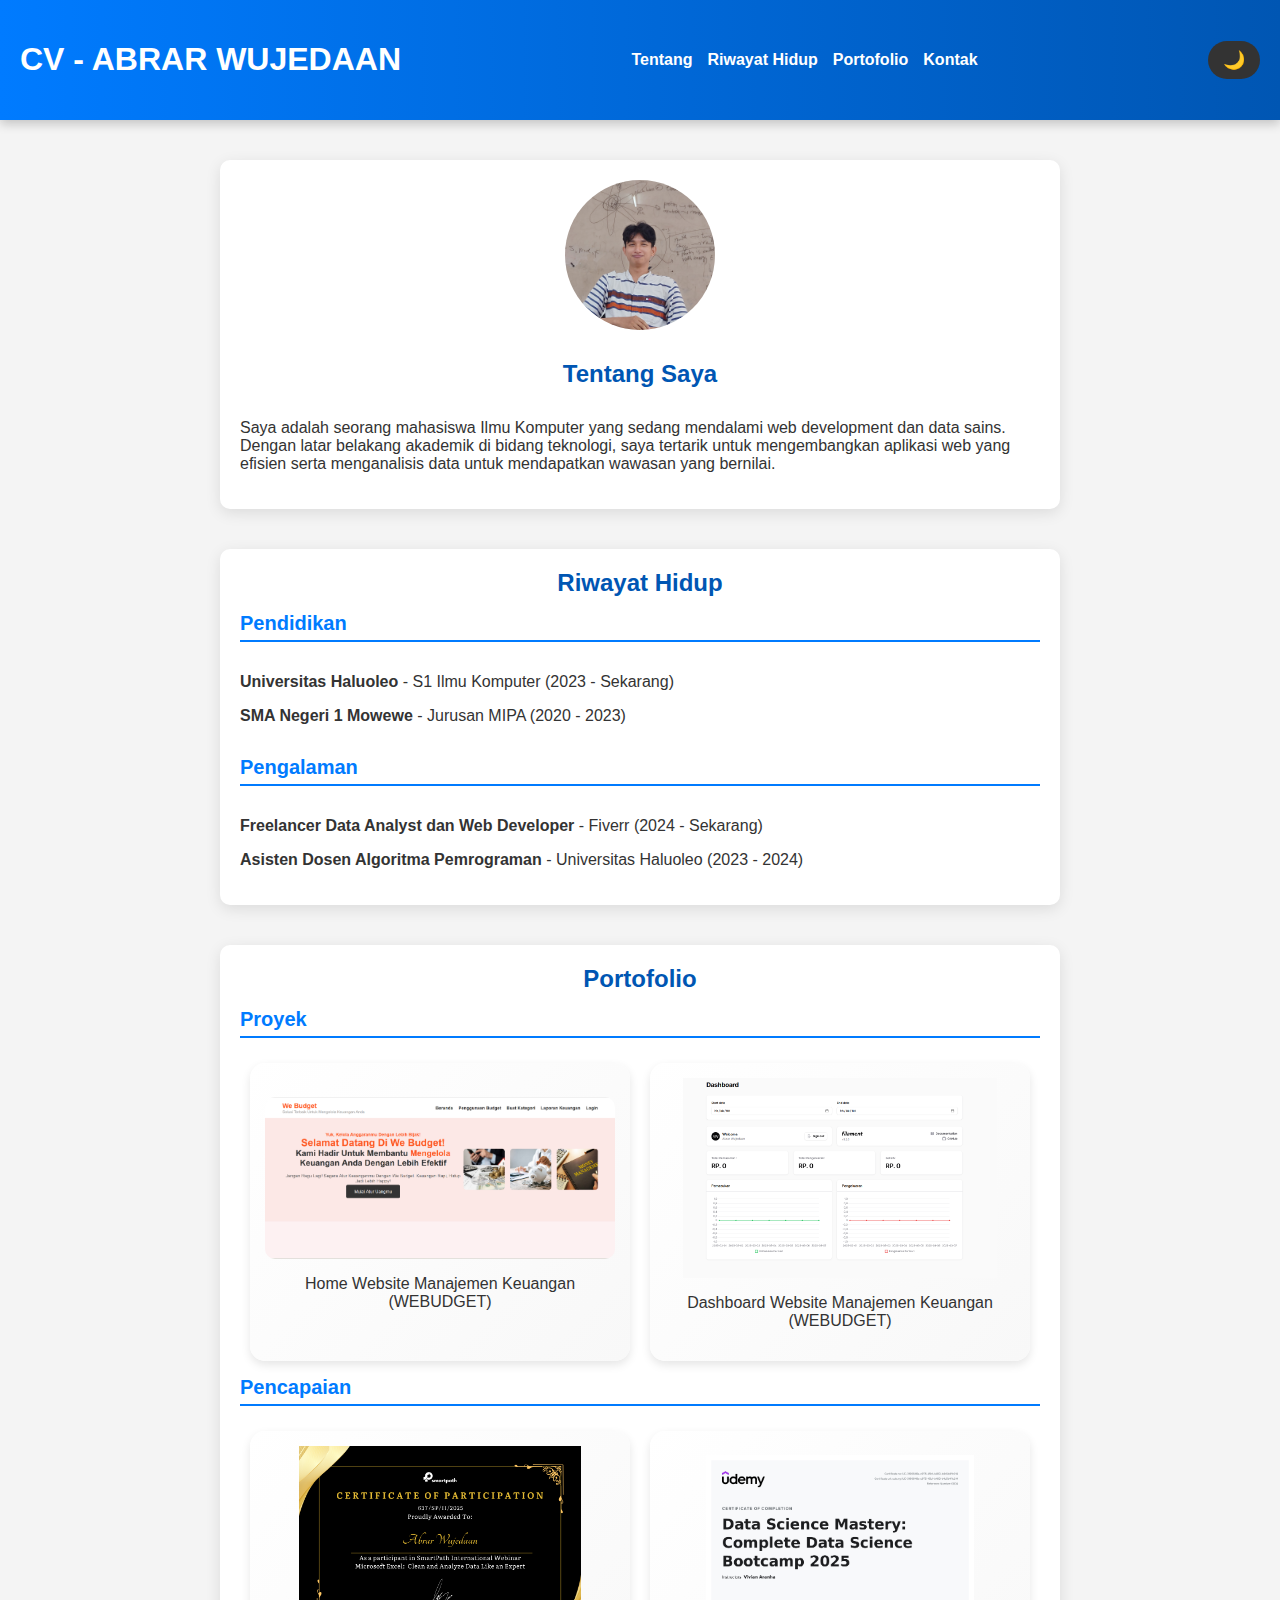
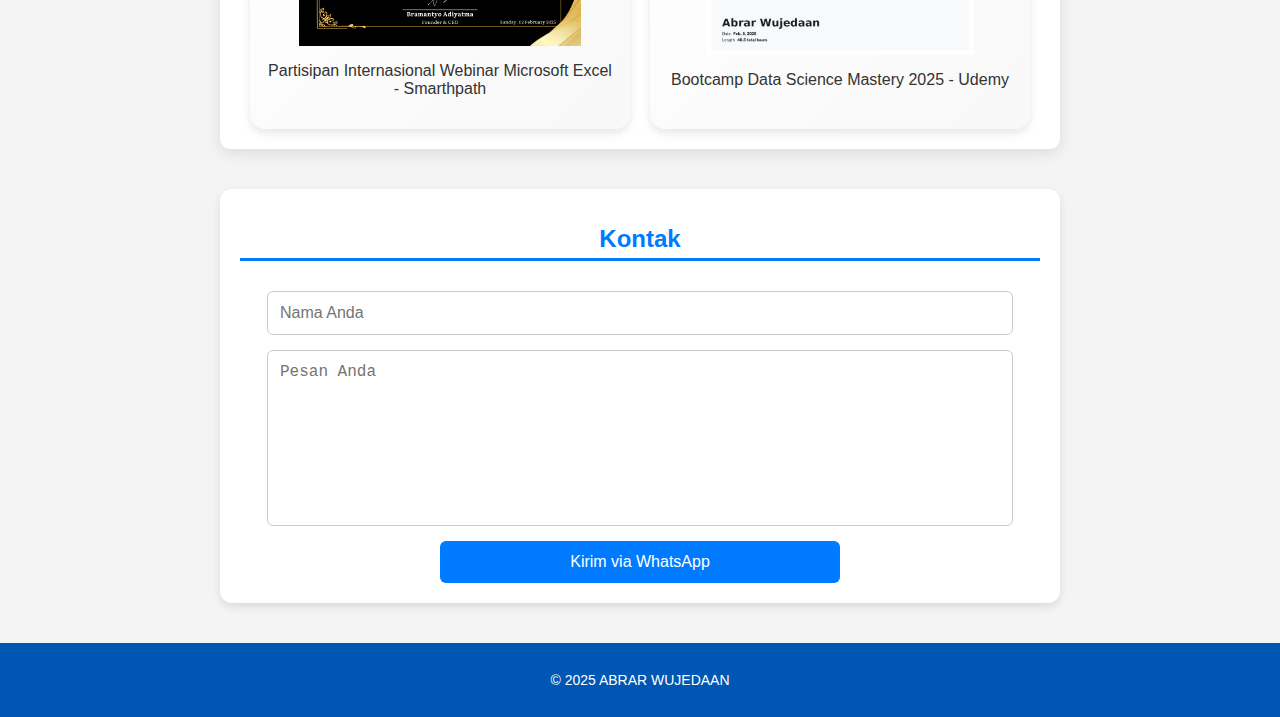
==== commit 2b4da7ce: "perbaiki web di bagian style" ====
--- a/index.html
+++ b/index.html
@@ -19,7 +19,7 @@
                 <li><a href="#contact">Kontak</a></li>
             </ul>
         </nav>
-        <button id="themeToggle">Dark</button>
+        <button id="themeToggle"></button>
     </header>
 
     <div class="cv-container" id="cv-content">
--- a/Style/CV.css
+++ b/Style/CV.css
@@ -212,7 +212,7 @@
 
 #contactForm input,
 #contactForm textarea {
-    width: 90%; /* Menyesuaikan dengan lebar elemen di atas */
+    width: 90%;
     max-width: 800px;
     padding: 12px;
     font-size: 16px;
